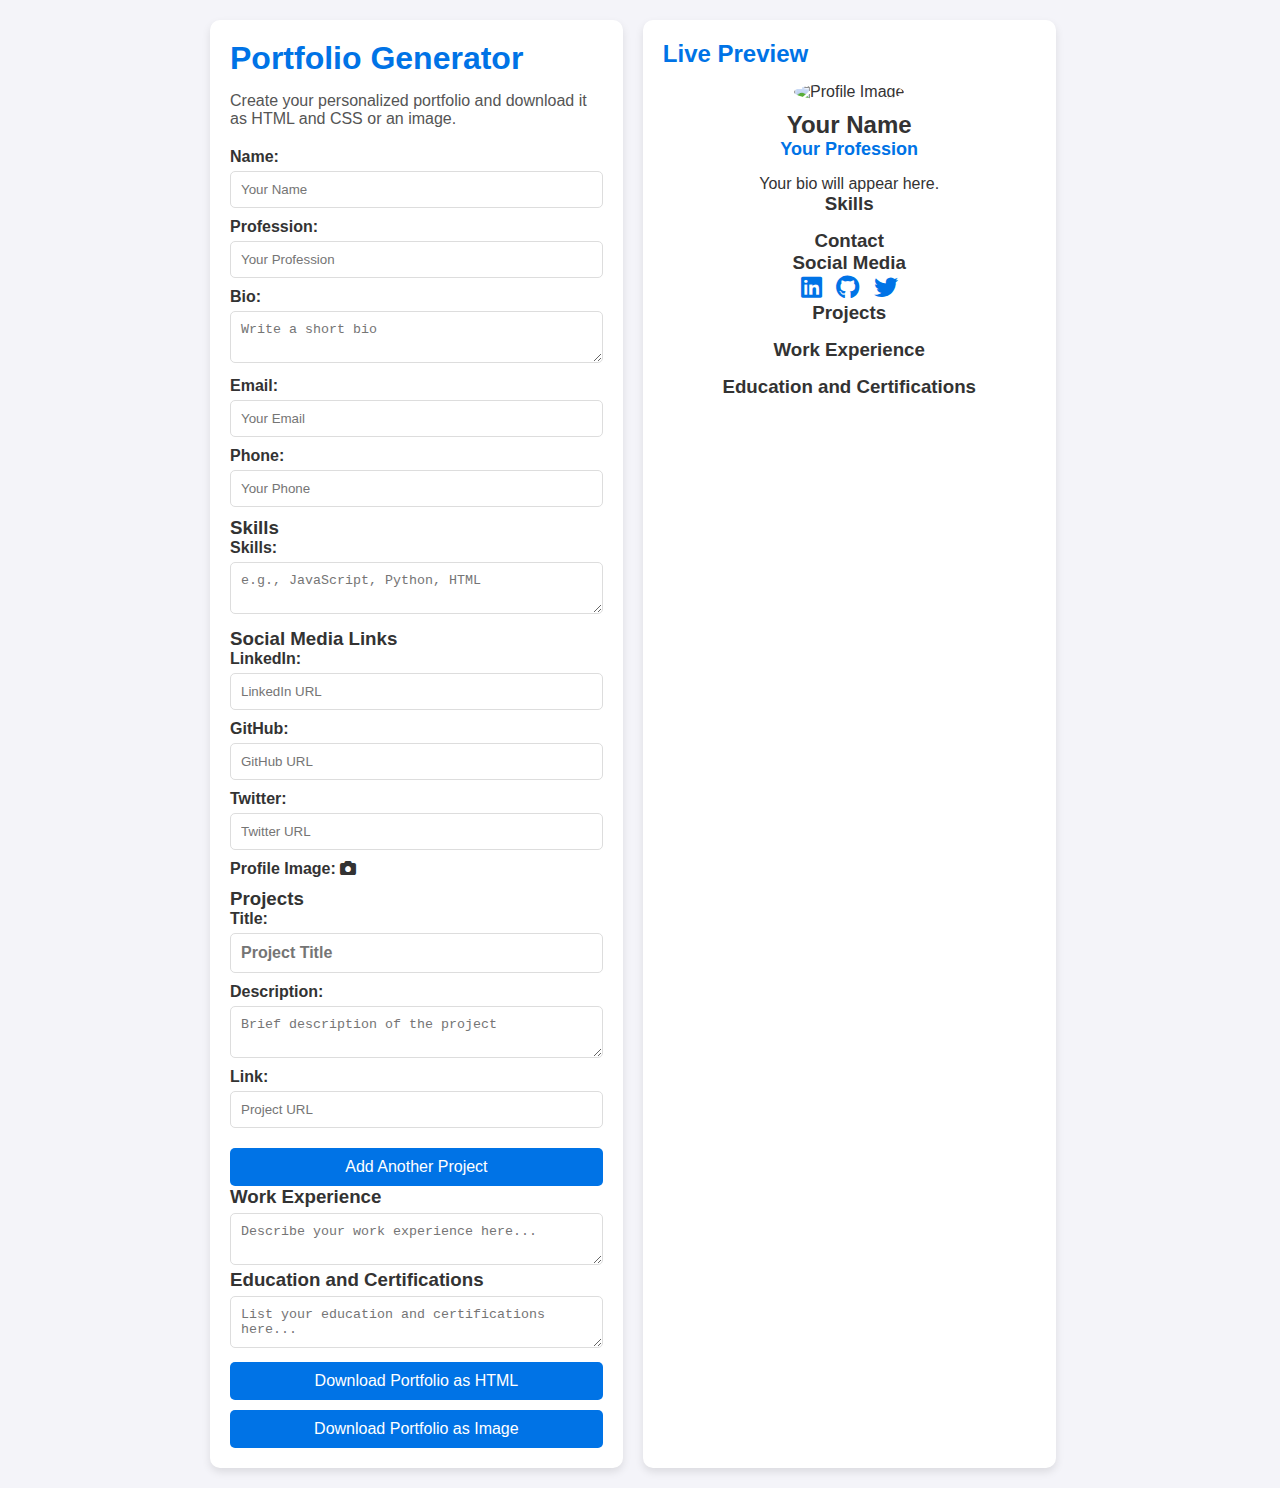
==== src/pages/main.html @ c2e9e7a0 "new changes" ====
<!DOCTYPE html>
<html lang="en">
<head>
  <meta charset="UTF-8">
  <meta name="viewport" content="width=device-width, initial-scale=1.0">
  <title>Portfolio Generator</title>
  <link rel="stylesheet" href="../styles/mainpage.css">
  <link rel="stylesheet" href="https://cdnjs.cloudflare.com/ajax/libs/font-awesome/6.0.0-beta3/css/all.min.css">
  <script src="https://html2canvas.hertzen.com/dist/html2canvas.min.js"></script> <!-- for capturing image -->
</head>
<body>
  <div class="container">
    <!-- Input Form -->
    <section class="input-section">
      <h1>Portfolio Generator</h1>
      <p>Create your personalized portfolio and download it as HTML and CSS or an image.</p>

      <!-- Basic Info -->
      <label>Name: <input type="text" id="name" placeholder="Your Name"></label>
      <label>Profession: <input type="text" id="profession" placeholder="Your Profession"></label>
      <label>Bio: <textarea id="bio" placeholder="Write a short bio"></textarea></label>

      <!-- Contact Details -->
      <label>Email: <input type="email" id="email" placeholder="Your Email"></label>
      <label>Phone: <input type="text" id="phone" placeholder="Your Phone"></label>

      <!-- Skills -->
      <h3>Skills</h3>
      <label>Skills: <textarea id="skills" placeholder="e.g., JavaScript, Python, HTML"></textarea></label>

      <!-- Social Media Links -->
      <h3>Social Media Links</h3>
      <label>LinkedIn: <input type="url" id="linkedin" placeholder="LinkedIn URL"></label>
      <label>GitHub: <input type="url" id="github" placeholder="GitHub URL"></label>
      <label>Twitter: <input type="url" id="twitter" placeholder="Twitter URL"></label>

      <!-- Profile Image Upload -->
      <label>Profile Image:
        <input type="file" id="profileImage" accept="image/*" style="display: none;">
        <i class="fas fa-camera" onclick="document.getElementById('profileImage').click();" style="cursor: pointer;"></i>
      </label>

      <!-- Projects -->
      <h3>Projects</h3>
      <div id="projects-section">
        <div class="project">
          <label>Title: <input type="text" class="project-title" placeholder="Project Title"></label>
          <label>Description: <textarea class="project-description" placeholder="Brief description of the project"></textarea></label>
          <label>Link: <input type="url" class="project-link" placeholder="Project URL"></label>
        </div>
      </div>
      <button onclick="addProject()">Add Another Project</button>

      <!-- Work Experience -->
      <h3>Work Experience</h3>
      <textarea id="workExperience" placeholder="Describe your work experience here..."></textarea>

      <!-- Education and Certifications -->
      <h3>Education and Certifications</h3>
      <textarea id="education" placeholder="List your education and certifications here..."></textarea>

      <!-- Download Button -->
      <button onclick="downloadPortfolio()">Download Portfolio as HTML</button>
      <button onclick="downloadPortfolioImage()">Download Portfolio as Image</button>
    </section>

    <!-- Live Preview -->
    <section class="preview-section">
      <h2>Live Preview</h2>
      <div id="preview">
        <img id="previewImage" src="https://via.placeholder.com/100" alt="Profile Image">
        <h1 id="previewName">Your Name</h1>
        <h2 id="previewProfession">Your Profession</h2>
        <p id="previewBio">Your bio will appear here.</p>

        <h3>Skills</h3>
        <div id="previewSkills" class="skills"></div>

        <h3>Contact</h3>
        <div class="contact-info">
          <p id="previewEmail"></p>
          <p id="previewPhone"></p>
        </div>

        <h3>Social Media</h3>
        <div class="social-media-icons">
          <a id="previewLinkedin" href="#" target="_blank"><i class="fab fa-linkedin"></i></a>
          <a id="previewGithub" href="#" target="_blank"><i class="fab fa-github"></i></a>
          <a id="previewTwitter" href="#" target="_blank"><i class="fab fa-twitter"></i></a>
        </div>

        <h3>Projects</h3>
        <div id="previewProjects" class="projects"></div>

        <h3>Work Experience</h3>
        <div id="previewExperience" class="experience"></div>

        <h3>Education and Certifications</h3>
        <div id="previewEducation" class="education"></div>
      </div>
    </section>
  </div>

  <script src="../js/generator.js"></script>
</body>
</html>
---- src/styles/mainpage.css ----
* {
    box-sizing: border-box;
    margin: 0;
    padding: 0;
  }
  
  body {
    font-family: Arial, sans-serif;
    display: flex;
    justify-content: center;
    align-items: center;
    min-height: 100vh;
    background-color: #f4f4f9;
    color: #333;
  }
  
  .container {
    display: flex;
    flex-direction: column;
    max-width: 900px;
    width: 100%;
    padding: 20px;
    gap: 20px;
  }
  
  .input-section, .preview-section {
    background: #fff;
    padding: 20px;
    border-radius: 10px;
    box-shadow: 0 4px 8px rgba(0, 0, 0, 0.1);
    width: 100%;
  }
  
  .input-section h1, .preview-section h2 {
    color: #0073e6;
    margin-bottom: 15px;
  }
  
  .input-section p {
    margin-bottom: 20px;
    color: #555;
  }
  
  label {
    display: block;
    margin-bottom: 10px;
    font-weight: bold;
  }
  
  input[type="text"], input[type="email"], input[type="url"], textarea, input[type="file"] {
    width: 100%;
    padding: 10px;
    margin-top: 5px;
    border: 1px solid #ddd;
    border-radius: 5px;
  }
  
  button {
    background-color: #0073e6;
    color: #fff;
    padding: 10px 15px;
    border: none;
    border-radius: 5px;
    cursor: pointer;
    font-size: 16px;
    width: 100%;
    transition: background 0.3s;
  }
  
  button:hover {
    background-color: #005bb5;
  }
  
  /* Preview Section */
  #preview {
    text-align: center;
  }
  
  #preview img {
    width: 100px;
    height: 100px;
    border-radius: 50%;
    object-fit: cover;
    margin-bottom: 10px;
  }
  
  #previewName {
    font-size: 24px;
    font-weight: bold;
  }
  
  #previewProfession {
    font-size: 18px;
    color: #0073e6;
  }
  
  .contact-info p, .social-media-icons a {
    color: #555;
  }
  
  .social-media-icons a {
    font-size: 1.5em;
    margin: 0 5px;
    color: #0073e6;
    text-decoration: none;
    transition: color 0.3s;
  }
  
  .social-media-icons a:hover {
    color: #005bb5;
  }
  
  /* Responsive Layout */
  @media (min-width: 768px) {
    .container {
      flex-direction: row;
      gap: 20px;
    }
    .input-section, .preview-section {
      width: 48%;
    }
  }
/* Existing CSS is included here for completeness */

/* Skills, Projects, Work Experience, and Education */
.skills, .projects, .experience, .education {
    margin: 15px 0;
    font-size: 14px;
    color: #555;
  }
  
  .project-title {
    font-weight: bold;
    font-size: 16px;
  }
  
  .project-description, .project-link {
    display: block;
    margin-top: 5px;
    color: #333;
  }
  
  button {
    margin-top: 10px;
  }
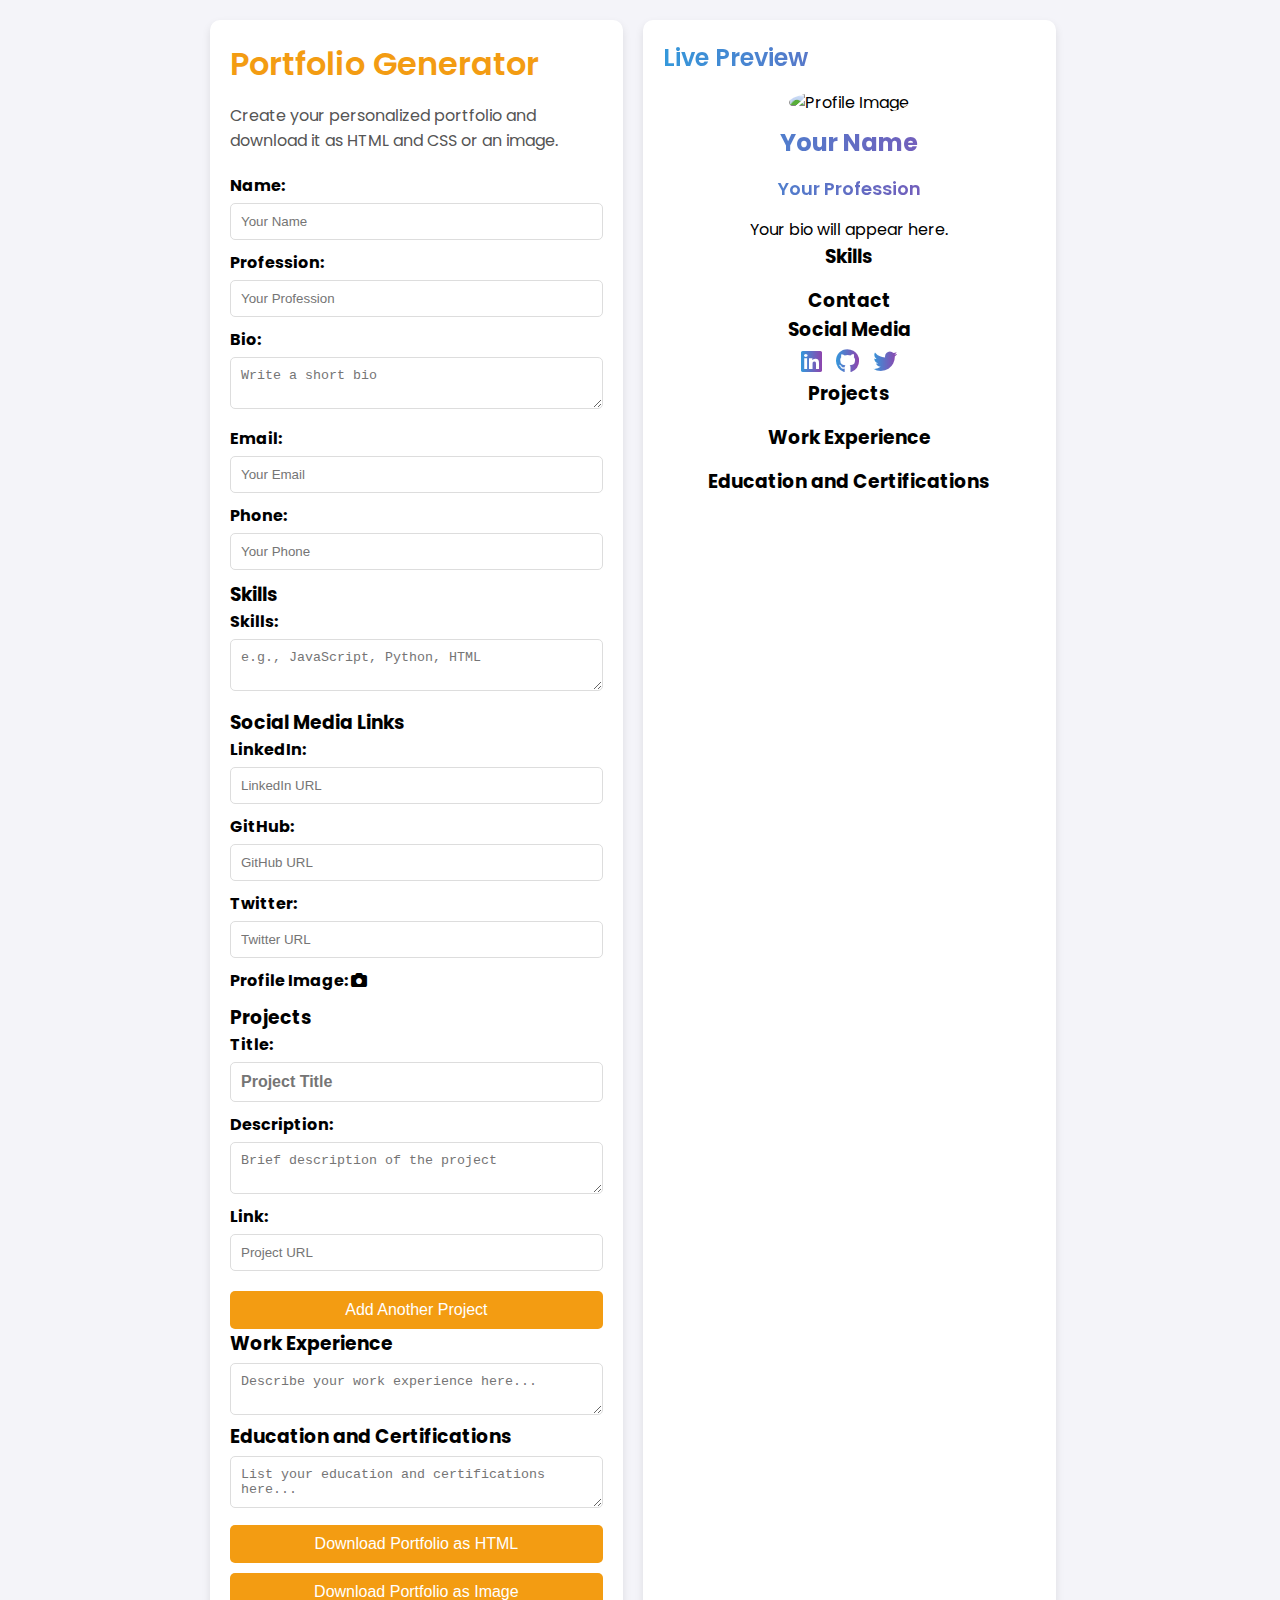
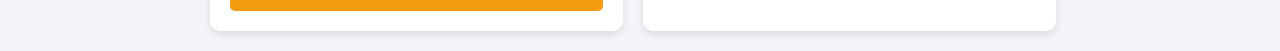
==== commit 66c85573: "adding the portifolio page some colors" ====
--- a/src/pages/main.html
+++ b/src/pages/main.html
@@ -5,8 +5,18 @@
   <meta name="viewport" content="width=device-width, initial-scale=1.0">
   <title>Portfolio Generator</title>
   <link rel="stylesheet" href="../styles/mainpage.css">
+  <link rel="stylesheet" href="style.css">
   <link rel="stylesheet" href="https://cdnjs.cloudflare.com/ajax/libs/font-awesome/6.0.0-beta3/css/all.min.css">
-  <script src="https://html2canvas.hertzen.com/dist/html2canvas.min.js"></script> <!-- for capturing image -->
+  
+  <!-- Google Font -->
+  <link href="https://fonts.googleapis.com/css2?family=Poppins:wght@400;600&display=swap" rel="stylesheet">
+  
+  <!-- JSZip and FileSaver.js -->
+  <script src="https://cdnjs.cloudflare.com/ajax/libs/jszip/3.10.0/jszip.min.js"></script>
+  <script src="https://cdnjs.cloudflare.com/ajax/libs/FileSaver.js/2.0.5/FileSaver.min.js"></script>
+  
+  <!-- html2canvas for Image Download -->
+  <script src="https://html2canvas.hertzen.com/dist/html2canvas.min.js"></script>
 </head>
 <body>
   <div class="container">
--- a/src/styles/mainpage.css
+++ b/src/styles/mainpage.css
@@ -1,62 +1,72 @@
+/* Existing CSS */
+
 * {
     box-sizing: border-box;
     margin: 0;
     padding: 0;
-  }
-  
-  body {
-    font-family: Arial, sans-serif;
+}
+
+body {
+    font-family: 'Poppins', Arial, sans-serif;
     display: flex;
     justify-content: center;
     align-items: center;
     min-height: 100vh;
     background-color: #f4f4f9;
-    color: #333;
-  }
-  
-  .container {
+    color: #000000;
+}
+
+.container {
     display: flex;
     flex-direction: column;
     max-width: 900px;
     width: 100%;
     padding: 20px;
     gap: 20px;
-  }
-  
-  .input-section, .preview-section {
+}
+
+.input-section, .preview-section {
     background: #fff;
     padding: 20px;
     border-radius: 10px;
     box-shadow: 0 4px 8px rgba(0, 0, 0, 0.1);
     width: 100%;
-  }
-  
-  .input-section h1, .preview-section h2 {
-    color: #0073e6;
+}
+
+.input-section h1{
+    color: #f39c12;
     margin-bottom: 15px;
-  }
-  
-  .input-section p {
+    font-weight: 600;
+} 
+.preview-section h2, #previewName {
+    margin-bottom: 15px;
+    font-weight: 600;
+    background: linear-gradient(to right, #3498db, #8e44ad);
+      -webkit-background-clip: text;
+      -webkit-text-fill-color: transparent;
+}
+
+.input-section p {
     margin-bottom: 20px;
     color: #555;
-  }
-  
-  label {
+}
+
+label {
     display: block;
     margin-bottom: 10px;
     font-weight: bold;
-  }
-  
-  input[type="text"], input[type="email"], input[type="url"], textarea, input[type="file"] {
+}
+
+input[type="text"], input[type="email"], input[type="url"], textarea, input[type="file"] {
     width: 100%;
     padding: 10px;
     margin-top: 5px;
     border: 1px solid #ddd;
     border-radius: 5px;
-  }
-  
-  button {
-    background-color: #0073e6;
+}
+
+button {
+    background-color: #f39c12;
     color: #fff;
     padding: 10px 15px;
     border: none;
@@ -65,82 +75,109 @@
     font-size: 16px;
     width: 100%;
     transition: background 0.3s;
-  }
-  
-  button:hover {
-    background-color: #005bb5;
-  }
-  
-  /* Preview Section */
-  #preview {
+    margin-top: 10px;
+}
+
+button:hover {
+    background-color: #faaa2a;
+}
+
+/* Download Buttons */
+.download-buttons {
+    display: flex;
+    gap: 10px;
+    margin-top: 15px;
+}
+
+.download-buttons button {
+    width: calc(50% - 5px);
+}
+
+/* Preview Section */
+#preview {
     text-align: center;
-  }
-  
-  #preview img {
+}
+
+#preview img {
     width: 100px;
     height: 100px;
     border-radius: 50%;
     object-fit: cover;
     margin-bottom: 10px;
-  }
-  
-  #previewName {
+}
+
+#previewName {
     font-size: 24px;
     font-weight: bold;
-  }
-  
-  #previewProfession {
+}
+
+#previewProfession {
     font-size: 18px;
     color: #0073e6;
-  }
-  
-  .contact-info p, .social-media-icons a {
+}
+
+.contact-info p, .social-media-icons a {
     color: #555;
-  }
-  
-  .social-media-icons a {
+}
+
+.social-media-icons a {
     font-size: 1.5em;
     margin: 0 5px;
-    color: #0073e6;
     text-decoration: none;
     transition: color 0.3s;
-  }
-  
-  .social-media-icons a:hover {
+    background: linear-gradient(to right, #3498db, #8e44ad);
+      -webkit-background-clip: text;
+      -webkit-text-fill-color: transparent;
+}
+
+.social-media-icons a:hover {
     color: #005bb5;
-  }
-  
-  /* Responsive Layout */
-  @media (min-width: 768px) {
-    .container {
-      flex-direction: row;
-      gap: 20px;
-    }
-    .input-section, .preview-section {
-      width: 48%;
-    }
-  }
-/* Existing CSS is included here for completeness */
+}
 
-/* Skills, Projects, Work Experience, and Education */
+/* Skills, Projects, Work Experience, and Education Sections */
 .skills, .projects, .experience, .education {
     margin: 15px 0;
     font-size: 14px;
     color: #555;
-  }
-  
-  .project-title {
+}
+
+.skill-item {
+    display: inline-block;
+    background-color: #e0e0e0;
+    color: #333;
+    padding: 5px 10px;
+    border-radius: 20px;
+    margin: 5px 5px 0 0;
+    font-size: 12px;
+}
+
+.project-title {
     font-weight: bold;
     font-size: 16px;
-  }
-  
-  .project-description, .project-link {
+}
+
+.project-description, .project-link {
     display: block;
     margin-top: 5px;
     color: #333;
-  }
-  
-  button {
-    margin-top: 10px;
-  }
-    +}
+
+.project a {
+    color: #0073e6;
+    text-decoration: none;
+}
+
+.project a:hover {
+    text-decoration: underline;
+}
+
+/* Responsive Layout */
+@media (min-width: 768px) {
+    .container {
+        flex-direction: row;
+        gap: 20px;
+    }
+    .input-section, .preview-section {
+        width: 48%;
+    }
+}
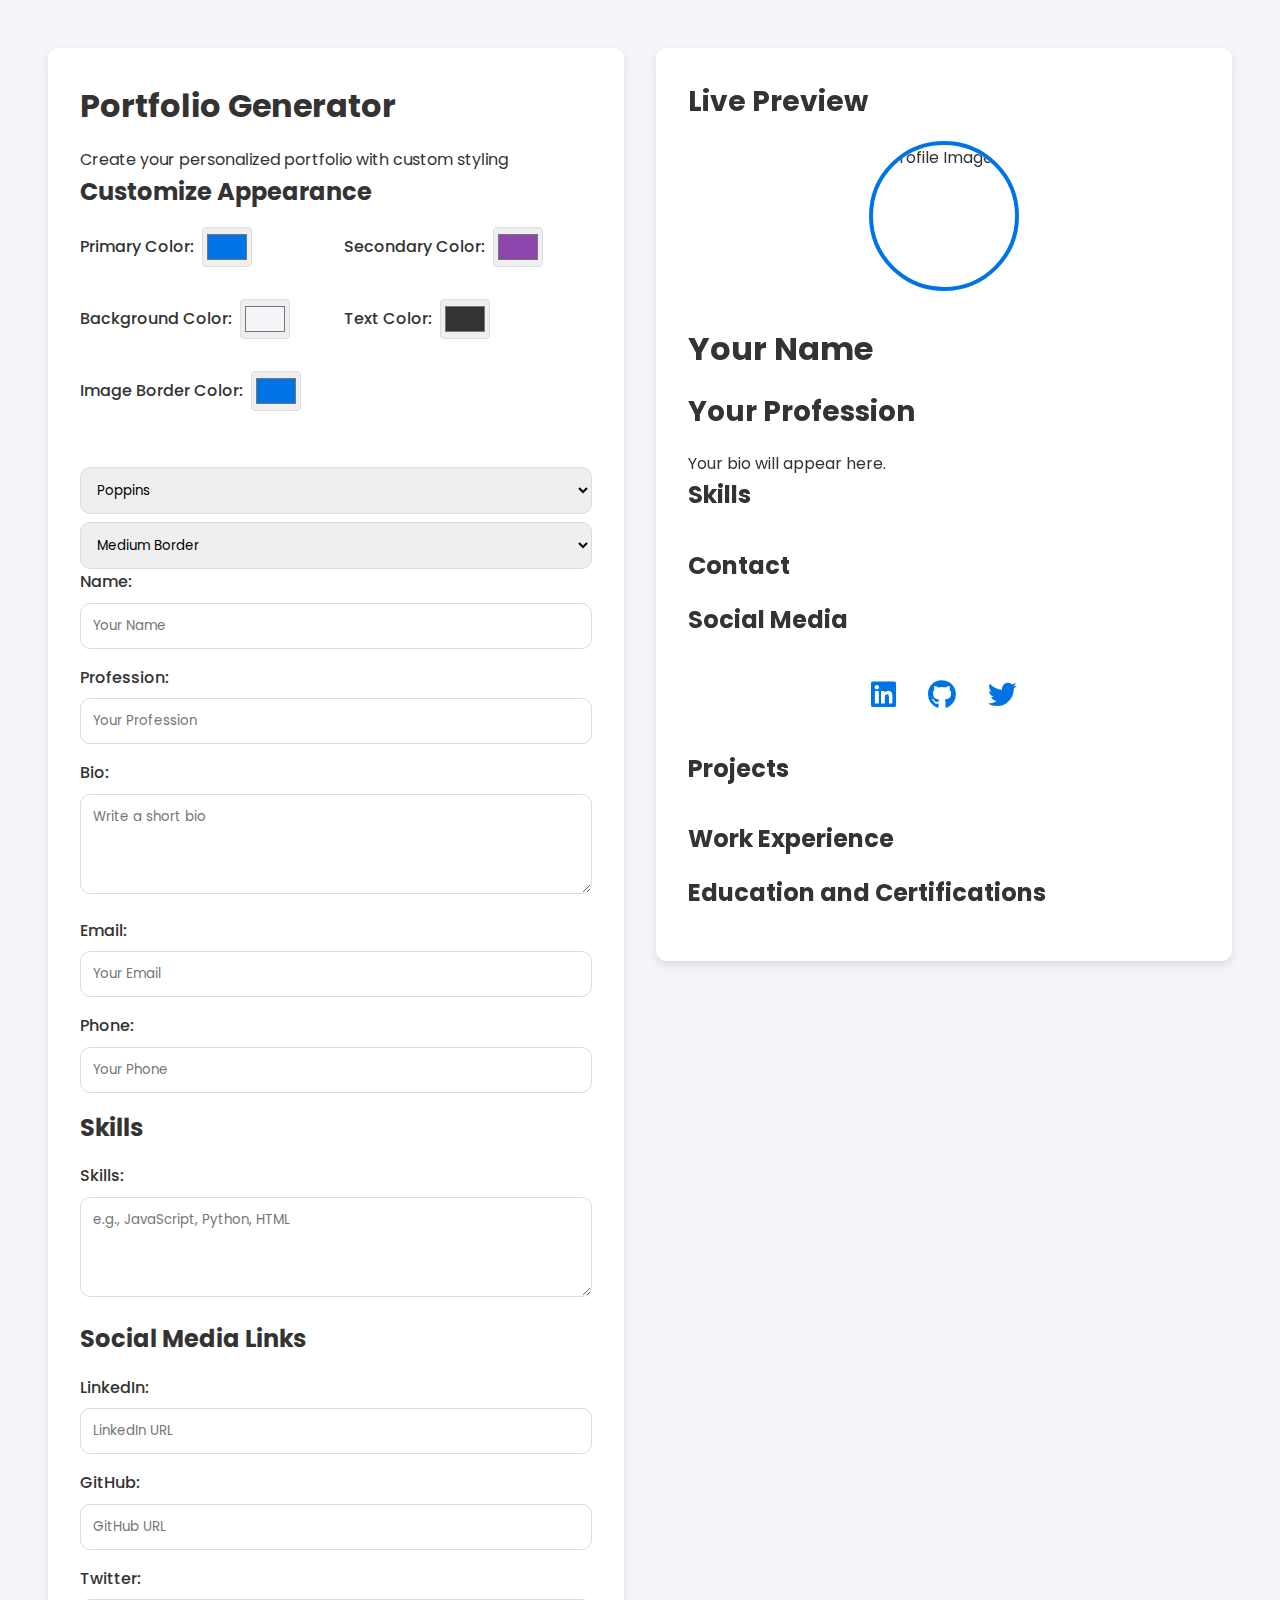
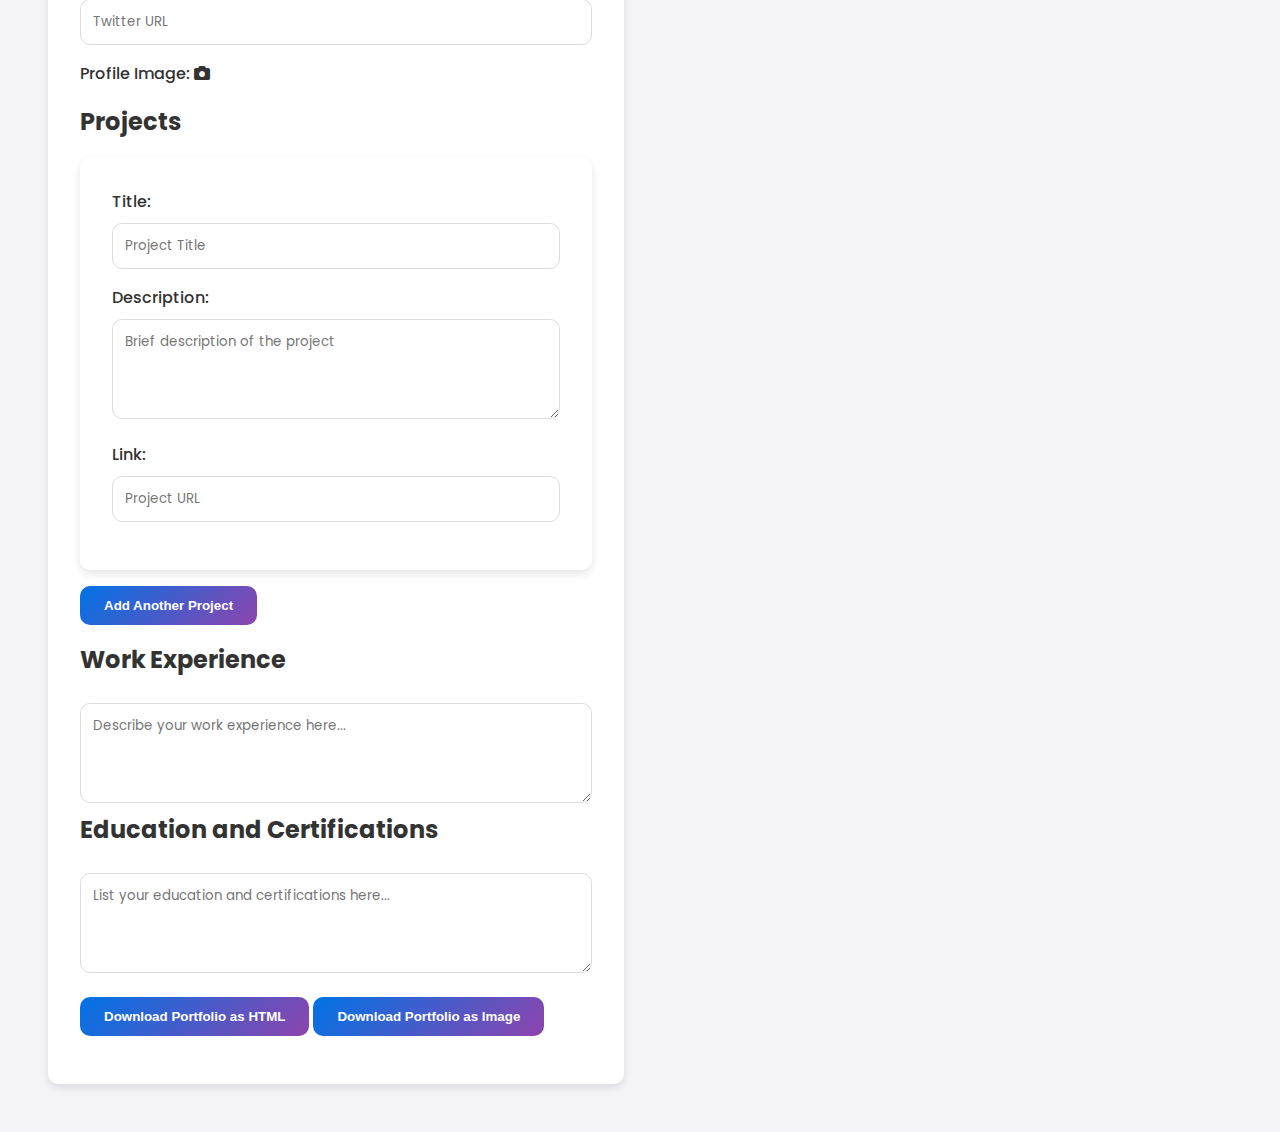
==== commit 849290d0: "changing preview styles" ====
--- a/src/pages/main.html
+++ b/src/pages/main.html
@@ -1,29 +1,81 @@
 <!DOCTYPE html>
 <html lang="en">
 <head>
+
+  <!-- Google tag (gtag.js) -->
+<script async src="https://www.googletagmanager.com/gtag/js?id=G-EWNHM86SL7"></script>
+<script>
+  window.dataLayer = window.dataLayer || [];
+  function gtag(){dataLayer.push(arguments);}
+  gtag('js', new Date());
+
+  gtag('config', 'G-EWNHM86SL7');
+</script>
+
   <meta charset="UTF-8">
   <meta name="viewport" content="width=device-width, initial-scale=1.0">
-  <title>Portfolio Generator</title>
-  <link rel="stylesheet" href="../styles/mainpage.css">
-  <link rel="stylesheet" href="style.css">
+  <title>Modern Portfolio Generator</title>
   <link rel="stylesheet" href="https://cdnjs.cloudflare.com/ajax/libs/font-awesome/6.0.0-beta3/css/all.min.css">
-  
-  <!-- Google Font -->
-  <link href="https://fonts.googleapis.com/css2?family=Poppins:wght@400;600&display=swap" rel="stylesheet">
-  
-  <!-- JSZip and FileSaver.js -->
+  <link href="https://fonts.googleapis.com/css2?family=Poppins:wght@400;600&family=Roboto:wght@400;700&family=Playfair+Display:wght@400;700&family=Montserrat:wght@400;700&family=Open+Sans:wght@400;700&display=swap" rel="stylesheet">
   <script src="https://cdnjs.cloudflare.com/ajax/libs/jszip/3.10.0/jszip.min.js"></script>
   <script src="https://cdnjs.cloudflare.com/ajax/libs/FileSaver.js/2.0.5/FileSaver.min.js"></script>
-  
-  <!-- html2canvas for Image Download -->
   <script src="https://html2canvas.hertzen.com/dist/html2canvas.min.js"></script>
+  <link rel="stylesheet" href="../styles/mainpage.css">
 </head>
+
 <body>
   <div class="container">
     <!-- Input Form -->
     <section class="input-section">
       <h1>Portfolio Generator</h1>
-      <p>Create your personalized portfolio and download it as HTML and CSS or an image.</p>
+      <p>Create your personalized portfolio with custom styling</p>
+
+      <!-- Style Customization Section -->
+      <div class="customization-section">
+        <h3>Customize Appearance</h3>
+        
+        <!-- Color Pickers -->
+        <div class="color-picker-group">
+          <label class="color-picker-label">
+            Primary Color:
+            <input type="color" id="primaryColor" value="#0073e6">
+          </label>
+          <label class="color-picker-label">
+            Secondary Color:
+            <input type="color" id="secondaryColor" value="#8e44ad">
+          </label>
+          <label class="color-picker-label">
+            Background Color:
+            <input type="color" id="backgroundColor" value="#f4f4f9">
+          </label>
+          <label class="color-picker-label">
+            Text Color:
+            <input type="color" id="textColor" value="#333333">
+          </label>
+          <label class="color-picker-label">
+            Image Border Color:
+            <input type="color" id="imageBorderColor" value="#0073e6">
+          </label>
+        </div>
+
+        <!-- Font Selection -->
+        <div class="style-options">
+          <select id="fontSelector" class="style-option">
+            <option value="Poppins">Poppins</option>
+            <option value="Roboto">Roboto</option>
+            <option value="Playfair Display">Playfair Display</option>
+            <option value="Montserrat">Montserrat</option>
+            <option value="Open Sans">Open Sans</option>
+          </select>
+
+          <!-- Image Border Width -->
+          <select id="imageBorderWidth" class="style-option">
+            <option value="2px">Thin Border</option>
+            <option value="4px" selected>Medium Border</option>
+            <option value="6px">Thick Border</option>
+          </select>
+        </div>
+      </div>
 
       <!-- Basic Info -->
       <label>Name: <input type="text" id="name" placeholder="Your Name"></label>
@@ -74,7 +126,7 @@
       <button onclick="downloadPortfolioImage()">Download Portfolio as Image</button>
     </section>
 
-    <!-- Live Preview -->
+    <!-- Preview Section -->
     <section class="preview-section">
       <h2>Live Preview</h2>
       <div id="preview">
@@ -113,4 +165,4 @@
 
   <script src="../js/generator.js"></script>
 </body>
-</html>
+</html>--- a/src/styles/mainpage.css
+++ b/src/styles/mainpage.css
@@ -1,183 +1,272 @@
-/* Existing CSS */
-
-* {
+/* Base styles and variables */
+:root {
+    --primary-color: #0073e6;
+    --secondary-color: #8e44ad;
+    --text-color: #333;
+    --background-color: #f4f4f9;
+    --card-background: #fff;
+    --border-radius: 10px;
+    --transition: all 0.3s ease;
+    --shadow: 0 4px 8px rgba(0, 0, 0, 0.1);
+    --input-border: 1px solid #ddd;
+    --spacing-sm: 0.5rem;
+    --spacing-md: 1rem;
+    --spacing-lg: 2rem;
+  }
+  
+  /* Global Reset and Typography */
+  * {
     box-sizing: border-box;
     margin: 0;
     padding: 0;
-}
-
-body {
-    font-family: 'Poppins', Arial, sans-serif;
+  }
+  
+  body {
+    font-family: var(--font-primary);
+    background-color: var(--background-color);
+    color: var(--text-color);
+    line-height: 1.6;
+    padding: var(--spacing-md);
+  }
+  
+  /* Layout and Container */
+  .container {
+    max-width: 1400px;
+    margin: 0 auto;
+    padding: var(--spacing-lg);
+    display: grid;
+    grid-template-columns: 1fr;
+    gap: var(--spacing-lg);
+  }
+  
+  @media (min-width: 1024px) {
+    .container {
+      grid-template-columns: 1fr 1fr;
+    }
+  }
+  
+  /* Section Styling */
+  .input-section, .preview-section {
+    background: var(--card-background);
+    padding: var(--spacing-lg);
+    border-radius: var(--border-radius);
+    box-shadow: var(--shadow);
+  }
+  
+  /* Form Elements */
+  label {
+    display: block;
+    margin-bottom: var(--spacing-md);
+    font-weight: 500;
+  }
+  
+  input[type="text"],
+  input[type="email"],
+  input[type="url"],
+  textarea,
+  select {
+    width: 100%;
+    padding: 0.75rem;
+    border: var(--input-border);
+    border-radius: var(--border-radius);
+    margin-top: var(--spacing-sm);
+    font-family: inherit;
+    transition: var(--transition);
+  }
+  
+  input:focus,
+  textarea:focus,
+  select:focus {
+    outline: none;
+    border-color: var(--primary-color);
+    box-shadow: 0 0 0 2px rgba(0, 115, 230, 0.1);
+  }
+  
+  textarea {
+    min-height: 100px;
+    resize: vertical;
+  }
+  
+  /* Buttons */
+  button {
+    background: linear-gradient(135deg, var(--primary-color), var(--secondary-color));
+    color: white;
+    border: none;
+    padding: 0.75rem 1.5rem;
+    border-radius: var(--border-radius);
+    cursor: pointer;
+    font-weight: 600;
+    transition: var(--transition);
+    margin: var(--spacing-md) 0;
+  }
+  
+  button:hover {
+    transform: translateY(-2px);
+    box-shadow: 0 4px 12px rgba(0, 0, 0, 0.15);
+  }
+  
+  button:active {
+    transform: translateY(0);
+  }
+  
+  /* Color Picker Styling */
+  .color-picker-group {
+    display: grid;
+    grid-template-columns: repeat(auto-fit, minmax(200px, 1fr));
+    gap: var(--spacing-md);
+    margin-bottom: var(--spacing-lg);
+  }
+  
+  .color-picker-label {
+    display: flex;
+    align-items: center;
+    gap: var(--spacing-sm);
+  }
+  
+  input[type="color"] {
+    width: 50px;
+    height: 40px;
+    padding: 2px;
+    border: var(--input-border);
+    border-radius: 4px;
+    cursor: pointer;
+  }
+  
+  /* Preview Section Styling */
+  .preview-section {
+    position: sticky;
+    top: var(--spacing-lg);
+    height: fit-content;
+  }
+  
+  #previewImage {
+    width: 150px;
+    height: 150px;
+    border-radius: 50%;
+    object-fit: cover;
+    margin: 0 auto var(--spacing-lg);
+    display: block;
+    border: 4px solid var(--primary-color);
+  }
+  
+  /* Skills Tags */
+  .skills {
+    display: flex;
+    flex-wrap: wrap;
+    gap: var(--spacing-sm);
+    margin: var(--spacing-md) 0;
+  }
+  
+  .skill-item {
+    background: linear-gradient(135deg, var(--primary-color), var(--secondary-color));
+    color: white;
+    padding: 0.5rem 1rem;
+    border-radius: 20px;
+    font-size: 0.9rem;
+    transition: var(--transition);
+  }
+  
+  .skill-item:hover {
+    transform: translateY(-2px);
+  }
+  
+  /* Social Media Icons */
+  .social-media-icons {
     display: flex;
     justify-content: center;
-    align-items: center;
-    min-height: 100vh;
-    background-color: #f4f4f9;
-    color: #000000;
-}
-
-.container {
-    display: flex;
-    flex-direction: column;
-    max-width: 900px;
-    width: 100%;
-    padding: 20px;
-    gap: 20px;
-}
-
-.input-section, .preview-section {
-    background: #fff;
-    padding: 20px;
-    border-radius: 10px;
-    box-shadow: 0 4px 8px rgba(0, 0, 0, 0.1);
-    width: 100%;
-}
-
-.input-section h1{
-    color: #f39c12;
-    margin-bottom: 15px;
-    font-weight: 600;
-} 
-.preview-section h2, #previewName {
-    margin-bottom: 15px;
-    font-weight: 600;
-    background: linear-gradient(to right, #3498db, #8e44ad);
-      -webkit-background-clip: text;
-      -webkit-text-fill-color: transparent;
-}
-
-.input-section p {
-    margin-bottom: 20px;
-    color: #555;
-}
-
-label {
-    display: block;
-    margin-bottom: 10px;
-    font-weight: bold;
-}
-
-input[type="text"], input[type="email"], input[type="url"], textarea, input[type="file"] {
-    width: 100%;
-    padding: 10px;
-    margin-top: 5px;
-    border: 1px solid #ddd;
-    border-radius: 5px;
-}
-
-button {
-    background-color: #f39c12;
-    color: #fff;
-    padding: 10px 15px;
-    border: none;
-    border-radius: 5px;
-    cursor: pointer;
-    font-size: 16px;
-    width: 100%;
-    transition: background 0.3s;
-    margin-top: 10px;
-}
-
-button:hover {
-    background-color: #faaa2a;
-}
-
-/* Download Buttons */
-.download-buttons {
-    display: flex;
-    gap: 10px;
-    margin-top: 15px;
-}
-
-.download-buttons button {
-    width: calc(50% - 5px);
-}
-
-/* Preview Section */
-#preview {
-    text-align: center;
-}
-
-#preview img {
-    width: 100px;
-    height: 100px;
-    border-radius: 50%;
-    object-fit: cover;
-    margin-bottom: 10px;
-}
-
-#previewName {
-    font-size: 24px;
-    font-weight: bold;
-}
-
-#previewProfession {
-    font-size: 18px;
-    color: #0073e6;
-}
-
-.contact-info p, .social-media-icons a {
-    color: #555;
-}
-
-.social-media-icons a {
-    font-size: 1.5em;
-    margin: 0 5px;
-    text-decoration: none;
-    transition: color 0.3s;
-    background: linear-gradient(to right, #3498db, #8e44ad);
-      -webkit-background-clip: text;
-      -webkit-text-fill-color: transparent;
-}
-
-.social-media-icons a:hover {
-    color: #005bb5;
-}
-
-/* Skills, Projects, Work Experience, and Education Sections */
-.skills, .projects, .experience, .education {
-    margin: 15px 0;
-    font-size: 14px;
-    color: #555;
-}
-
-.skill-item {
-    display: inline-block;
-    background-color: #e0e0e0;
-    color: #333;
-    padding: 5px 10px;
-    border-radius: 20px;
-    margin: 5px 5px 0 0;
-    font-size: 12px;
-}
-
-.project-title {
-    font-weight: bold;
-    font-size: 16px;
-}
-
-.project-description, .project-link {
-    display: block;
-    margin-top: 5px;
-    color: #333;
-}
-
-.project a {
-    color: #0073e6;
-    text-decoration: none;
-}
-
-.project a:hover {
-    text-decoration: underline;
-}
-
-/* Responsive Layout */
-@media (min-width: 768px) {
+    gap: var(--spacing-lg);
+    margin: var(--spacing-lg) 0;
+  }
+  
+  .social-media-icons a {
+    color: var(--primary-color);
+    font-size: 1.8rem;
+    transition: var(--transition);
+  }
+  
+  .social-media-icons a:hover {
+    transform: scale(1.2);
+    color: var(--secondary-color);
+  }
+  
+  /* Projects Grid */
+  .projects {
+    display: grid;
+    grid-template-columns: repeat(auto-fit, minmax(250px, 1fr));
+    gap: var(--spacing-lg);
+    margin-top: var(--spacing-lg);
+  }
+  
+  .project {
+    background: white;
+    padding: var(--spacing-lg);
+    border-radius: var(--border-radius);
+    box-shadow: var(--shadow);
+    transition: var(--transition);
+  }
+  
+  .project:hover {
+    transform: translateY(-5px);
+    box-shadow: 0 8px 16px rgba(0, 0, 0, 0.1);
+  }
+  
+  /* Responsive Design */
+  @media (max-width: 768px) {
     .container {
-        flex-direction: row;
-        gap: 20px;
-    }
+      padding: var(--spacing-md);
+    }
+    
     .input-section, .preview-section {
-        width: 48%;
-    }
-}
+      padding: var(--spacing-md);
+    }
+    
+    .color-picker-group {
+      grid-template-columns: 1fr;
+    }
+    
+    .projects {
+      grid-template-columns: 1fr;
+    }
+    
+    .social-media-icons {
+      gap: var(--spacing-md);
+    }
+  }
+  
+  /* Animations */
+  @keyframes fadeIn {
+    from { opacity: 0; transform: translateY(10px); }
+    to { opacity: 1; transform: translateY(0); }
+  }
+  
+  .fade-in {
+    animation: fadeIn 0.5s ease-out forwards;
+  }
+  
+  /* Section Headers */
+  h1, h2, h3 {
+    color: var(--text-color);
+    margin-bottom: var(--spacing-md);
+  }
+  
+  h1 { font-size: 2rem; }
+  h2 { font-size: 1.75rem; }
+  h3 { font-size: 1.5rem; }
+  
+  /* Custom Scrollbar */
+  ::-webkit-scrollbar {
+    width: 8px;
+  }
+  
+  ::-webkit-scrollbar-track {
+    background: #f1f1f1;
+  }
+  
+  ::-webkit-scrollbar-thumb {
+    background: var(--primary-color);
+    border-radius: 4px;
+  }
+  
+  ::-webkit-scrollbar-thumb:hover {
+    background: var(--secondary-color);
+  }